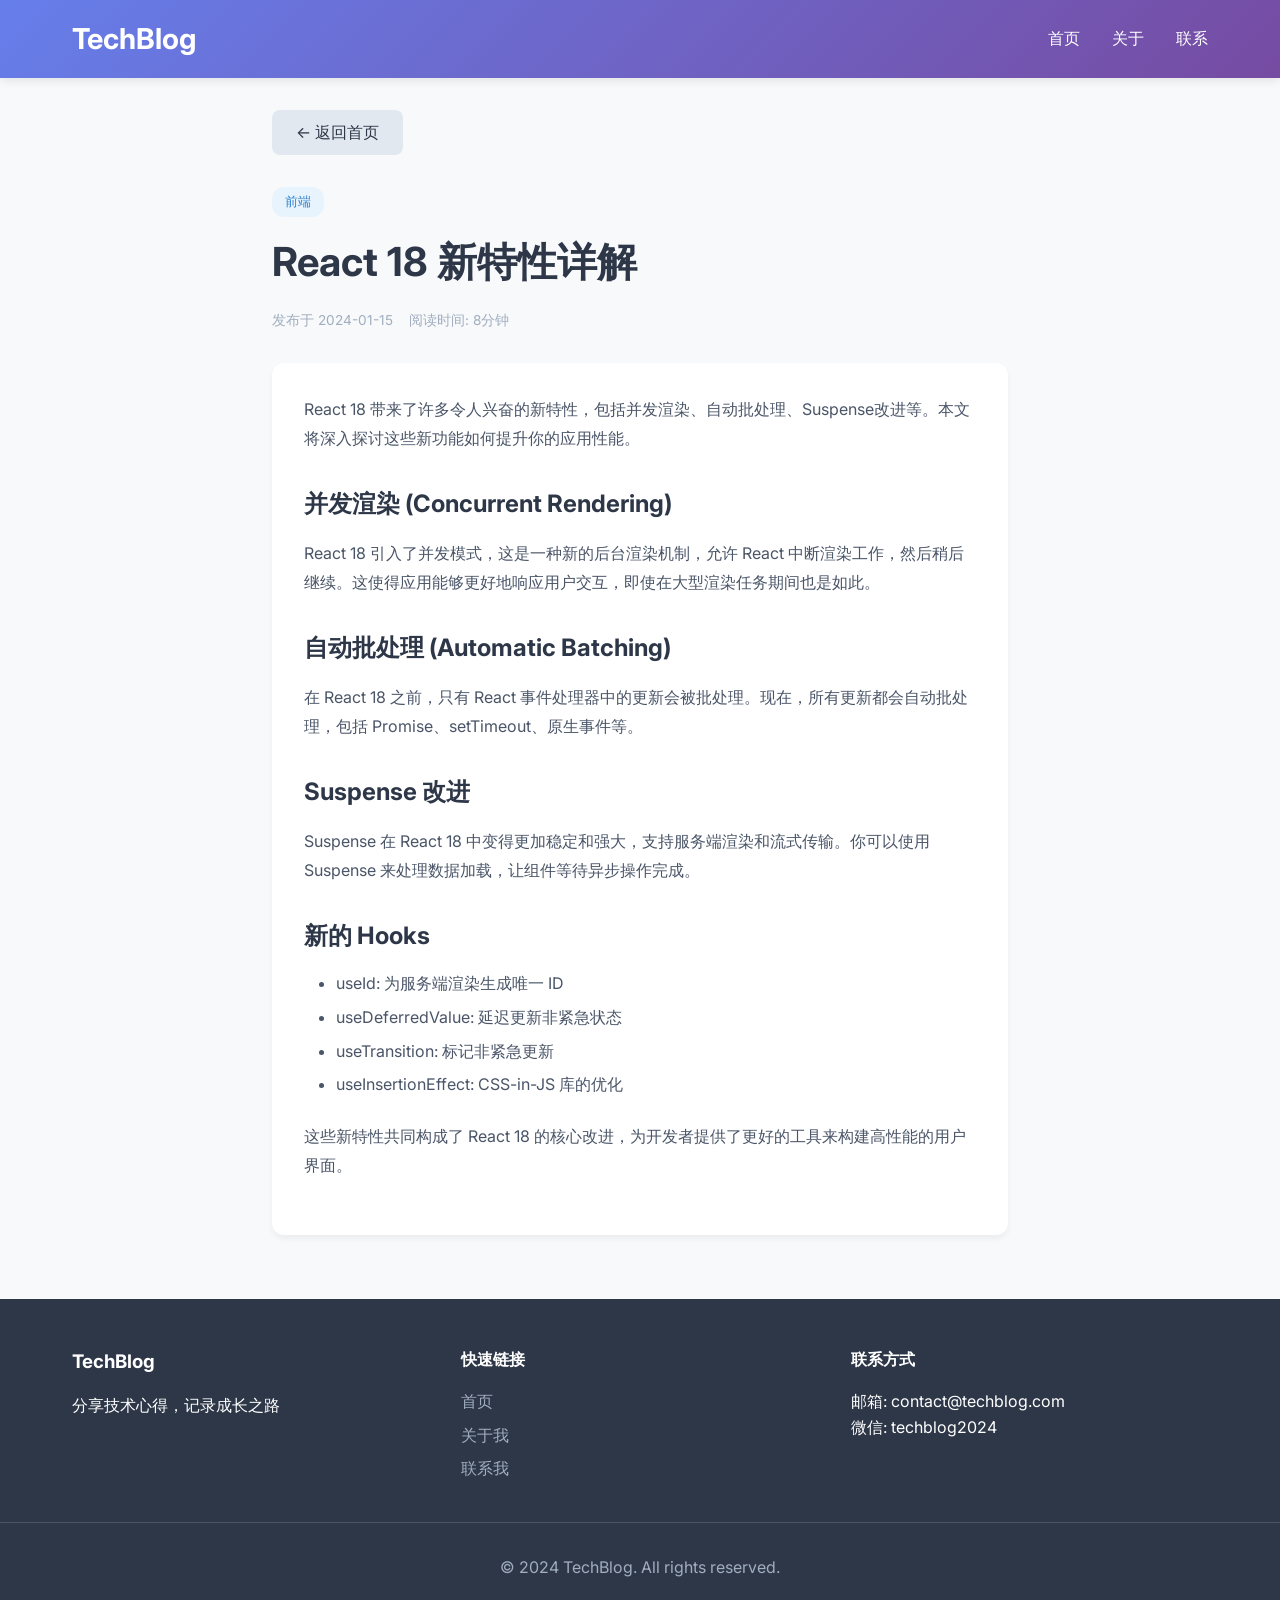
==== article1.html @ 56e54685 "Initial commit: TechBlog - A modern HTML blog" ====
<!DOCTYPE html>
<html lang="zh-CN">
<head>
    <meta charset="UTF-8">
    <meta name="viewport" content="width=device-width, initial-scale=1.0">
    <title>React 18 新特性详解 - TechBlog</title>
    <link rel="stylesheet" href="styles.css">
    <link href="https://fonts.googleapis.com/css2?family=Inter:wght@300;400;500;600;700&display=swap" rel="stylesheet">
</head>
<body>
    <header class="header">
        <nav class="navbar">
            <div class="nav-container">
                <a href="index.html" class="logo">TechBlog</a>
                <div class="nav-links">
                    <a href="index.html" class="nav-link">首页</a>
                    <a href="index.html#about" class="nav-link">关于</a>
                    <a href="index.html#contact" class="nav-link">联系</a>
                </div>
            </div>
        </nav>
    </header>

    <main class="article-page">
        <a href="index.html" class="back-btn">← 返回首页</a>
        
        <article class="article-header">
            <span class="article-tag">前端</span>
            <h1>React 18 新特性详解</h1>
            <div class="article-meta">
                <span>发布于 2024-01-15</span>
                <span>阅读时间: 8分钟</span>
            </div>
        </article>

        <div class="article-body">
            <p>React 18 带来了许多令人兴奋的新特性，包括并发渲染、自动批处理、Suspense改进等。本文将深入探讨这些新功能如何提升你的应用性能。</p>
            
            <h2>并发渲染 (Concurrent Rendering)</h2>
            <p>React 18 引入了并发模式，这是一种新的后台渲染机制，允许 React 中断渲染工作，然后稍后继续。这使得应用能够更好地响应用户交互，即使在大型渲染任务期间也是如此。</p>
            
            <h2>自动批处理 (Automatic Batching)</h2>
            <p>在 React 18 之前，只有 React 事件处理器中的更新会被批处理。现在，所有更新都会自动批处理，包括 Promise、setTimeout、原生事件等。</p>
            
            <h2>Suspense 改进</h2>
            <p>Suspense 在 React 18 中变得更加稳定和强大，支持服务端渲染和流式传输。你可以使用 Suspense 来处理数据加载，让组件等待异步操作完成。</p>
            
            <h2>新的 Hooks</h2>
            <ul>
                <li>useId: 为服务端渲染生成唯一 ID</li>
                <li>useDeferredValue: 延迟更新非紧急状态</li>
                <li>useTransition: 标记非紧急更新</li>
                <li>useInsertionEffect: CSS-in-JS 库的优化</li>
            </ul>
            
            <p>这些新特性共同构成了 React 18 的核心改进，为开发者提供了更好的工具来构建高性能的用户界面。</p>
        </div>
    </main>

    <footer id="contact" class="footer">
        <div class="footer-content">
            <div class="footer-section">
                <h3>TechBlog</h3>
                <p>分享技术心得，记录成长之路</p>
            </div>
            <div class="footer-section">
                <h4>快速链接</h4>
                <ul>
                    <li><a href="index.html">首页</a></li>
                    <li><a href="index.html#about">关于我</a></li>
                    <li><a href="index.html#contact">联系我</a></li>
                </ul>
            </div>
            <div class="footer-section">
                <h4>联系方式</h4>
                <p>邮箱: contact@techblog.com</p>
                <p>微信: techblog2024</p>
            </div>
        </div>
        <div class="footer-bottom">
            <p>&copy; 2024 TechBlog. All rights reserved.</p>
        </div>
    </footer>
</body>
</html>
---- styles.css ----
* {
    margin: 0;
    padding: 0;
    box-sizing: border-box;
}

body {
    font-family: 'Inter', -apple-system, BlinkMacSystemFont, 'Segoe UI', Roboto, Oxygen, Ubuntu, sans-serif;
    line-height: 1.6;
    color: #333;
    background-color: #f8f9fa;
}

.header {
    background: linear-gradient(135deg, #667eea 0%, #764ba2 100%);
    padding: 1rem 0;
    position: sticky;
    top: 0;
    z-index: 100;
    box-shadow: 0 2px 10px rgba(0, 0, 0, 0.1);
}

.navbar {
    max-width: 1200px;
    margin: 0 auto;
    padding: 0 2rem;
}

.nav-container {
    display: flex;
    justify-content: space-between;
    align-items: center;
}

.logo {
    color: white;
    font-size: 1.8rem;
    font-weight: 700;
    text-decoration: none;
}

.nav-links {
    display: flex;
    gap: 2rem;
}

.nav-link {
    color: white;
    text-decoration: none;
    font-weight: 500;
    transition: opacity 0.3s ease;
}

.nav-link:hover,
.nav-link.active {
    opacity: 0.8;
    border-bottom: 2px solid white;
}

.search-box {
    display: flex;
    gap: 0.5rem;
}

.search-box input {
    padding: 0.5rem 1rem;
    border: none;
    border-radius: 20px;
    font-size: 0.9rem;
    width: 200px;
}

.search-box button {
    padding: 0.5rem 1rem;
    border: none;
    border-radius: 20px;
    background: rgba(255, 255, 255, 0.2);
    color: white;
    cursor: pointer;
    transition: background 0.3s ease;
}

.search-box button:hover {
    background: rgba(255, 255, 255, 0.3);
}

.main-content {
    max-width: 1200px;
    margin: 0 auto;
    padding: 2rem;
}

.hero {
    text-align: center;
    margin-bottom: 3rem;
}

.hero h1 {
    font-size: 3rem;
    color: #2d3748;
    margin-bottom: 1rem;
}

.hero p {
    font-size: 1.2rem;
    color: #718096;
}

.categories {
    display: flex;
    justify-content: center;
    gap: 1rem;
    margin-bottom: 3rem;
    flex-wrap: wrap;
}

.category {
    padding: 0.5rem 1.5rem;
    border-radius: 20px;
    background: white;
    border: 1px solid #e2e8f0;
    cursor: pointer;
    transition: all 0.3s ease;
    font-size: 0.9rem;
}

.category:hover,
.category.active {
    background: linear-gradient(135deg, #667eea 0%, #764ba2 100%);
    color: white;
    border-color: transparent;
}

.articles-container {
    display: grid;
    grid-template-columns: repeat(auto-fill, minmax(350px, 1fr));
    gap: 2rem;
}

.article-card {
    background: white;
    border-radius: 12px;
    overflow: hidden;
    box-shadow: 0 4px 6px rgba(0, 0, 0, 0.05);
    transition: transform 0.3s ease, box-shadow 0.3s ease;
}

.article-card:hover {
    transform: translateY(-5px);
    box-shadow: 0 10px 20px rgba(0, 0, 0, 0.1);
}

.article-image img {
    width: 100%;
    height: 200px;
    object-fit: cover;
}

.article-content {
    padding: 1.5rem;
}

.article-tag {
    display: inline-block;
    padding: 0.3rem 0.8rem;
    background: #e8f4fd;
    color: #3182ce;
    border-radius: 12px;
    font-size: 0.8rem;
    margin-bottom: 0.8rem;
}

.article-title {
    font-size: 1.3rem;
    font-weight: 600;
    color: #2d3748;
    margin-bottom: 0.8rem;
    line-height: 1.4;
}

.article-summary {
    color: #718096;
    font-size: 0.95rem;
    margin-bottom: 1rem;
    display: -webkit-box;
    -webkit-line-clamp: 3;
    -webkit-box-orient: vertical;
    overflow: hidden;
}

.article-meta {
    display: flex;
    gap: 1rem;
    font-size: 0.85rem;
    color: #a0aec0;
    margin-bottom: 1rem;
}

.read-more {
    padding: 0.6rem 1.5rem;
    background: linear-gradient(135deg, #667eea 0%, #764ba2 100%);
    color: white;
    border: none;
    border-radius: 8px;
    cursor: pointer;
    font-size: 0.9rem;
    font-weight: 500;
    transition: transform 0.2s ease;
}

.read-more:hover {
    transform: scale(1.05);
}

.footer {
    background: #2d3748;
    color: white;
    padding: 3rem 0;
    margin-top: 4rem;
}

.footer-content {
    max-width: 1200px;
    margin: 0 auto;
    padding: 0 2rem;
    display: grid;
    grid-template-columns: repeat(auto-fit, minmax(250px, 1fr));
    gap: 2rem;
}

.footer-section h3,
.footer-section h4 {
    margin-bottom: 1rem;
}

.footer-section ul {
    list-style: none;
}

.footer-section ul li {
    margin-bottom: 0.5rem;
}

.footer-section a {
    color: #a0aec0;
    text-decoration: none;
    transition: color 0.3s ease;
}

.footer-section a:hover {
    color: white;
}

.footer-bottom {
    text-align: center;
    padding-top: 2rem;
    border-top: 1px solid #4a5568;
    margin-top: 2rem;
    color: #a0aec0;
}

.about-section {
    max-width: 800px;
    margin: 4rem auto;
    padding: 0 2rem;
}

.about-container {
    background: white;
    padding: 3rem;
    border-radius: 12px;
    box-shadow: 0 4px 6px rgba(0, 0, 0, 0.05);
}

.about-container h2 {
    text-align: center;
    font-size: 2rem;
    margin-bottom: 2rem;
    color: #2d3748;
}

.about-content {
    display: flex;
    gap: 2rem;
    align-items: flex-start;
}

.about-avatar {
    width: 150px;
    height: 150px;
    border-radius: 50%;
    object-fit: cover;
    border: 4px solid #e2e8f0;
}

.about-text p {
    margin-bottom: 1rem;
    color: #4a5568;
    line-height: 1.8;
}

.article-page {
    max-width: 800px;
    margin: 2rem auto;
    padding: 0 2rem;
}

.article-header {
    margin-bottom: 2rem;
}

.article-header h1 {
    font-size: 2.5rem;
    margin-bottom: 1rem;
    color: #2d3748;
}

.article-header .article-meta {
    margin-bottom: 1.5rem;
}

.article-body {
    background: white;
    padding: 2rem;
    border-radius: 12px;
    box-shadow: 0 4px 6px rgba(0, 0, 0, 0.05);
}

.article-body h2 {
    margin: 2rem 0 1rem;
    color: #2d3748;
}

.article-body p {
    margin-bottom: 1.5rem;
    line-height: 1.8;
    color: #4a5568;
}

.article-body ul {
    margin-left: 2rem;
    margin-bottom: 1.5rem;
}

.article-body li {
    margin-bottom: 0.5rem;
    color: #4a5568;
}

.back-btn {
    display: inline-block;
    padding: 0.6rem 1.5rem;
    background: #e2e8f0;
    color: #2d3748;
    text-decoration: none;
    border-radius: 8px;
    margin-bottom: 2rem;
    transition: background 0.3s ease;
}

.back-btn:hover {
    background: #cbd5e0;
}

.hidden {
    display: none;
}

@media (max-width: 768px) {
    .nav-container {
        flex-direction: column;
        gap: 1rem;
    }

    .nav-links {
        flex-wrap: wrap;
        justify-content: center;
    }

    .hero h1 {
        font-size: 2rem;
    }

    .articles-container {
        grid-template-columns: 1fr;
    }

    .about-content {
        flex-direction: column;
        align-items: center;
        text-align: center;
    }

    .article-header h1 {
        font-size: 1.8rem;
    }
}
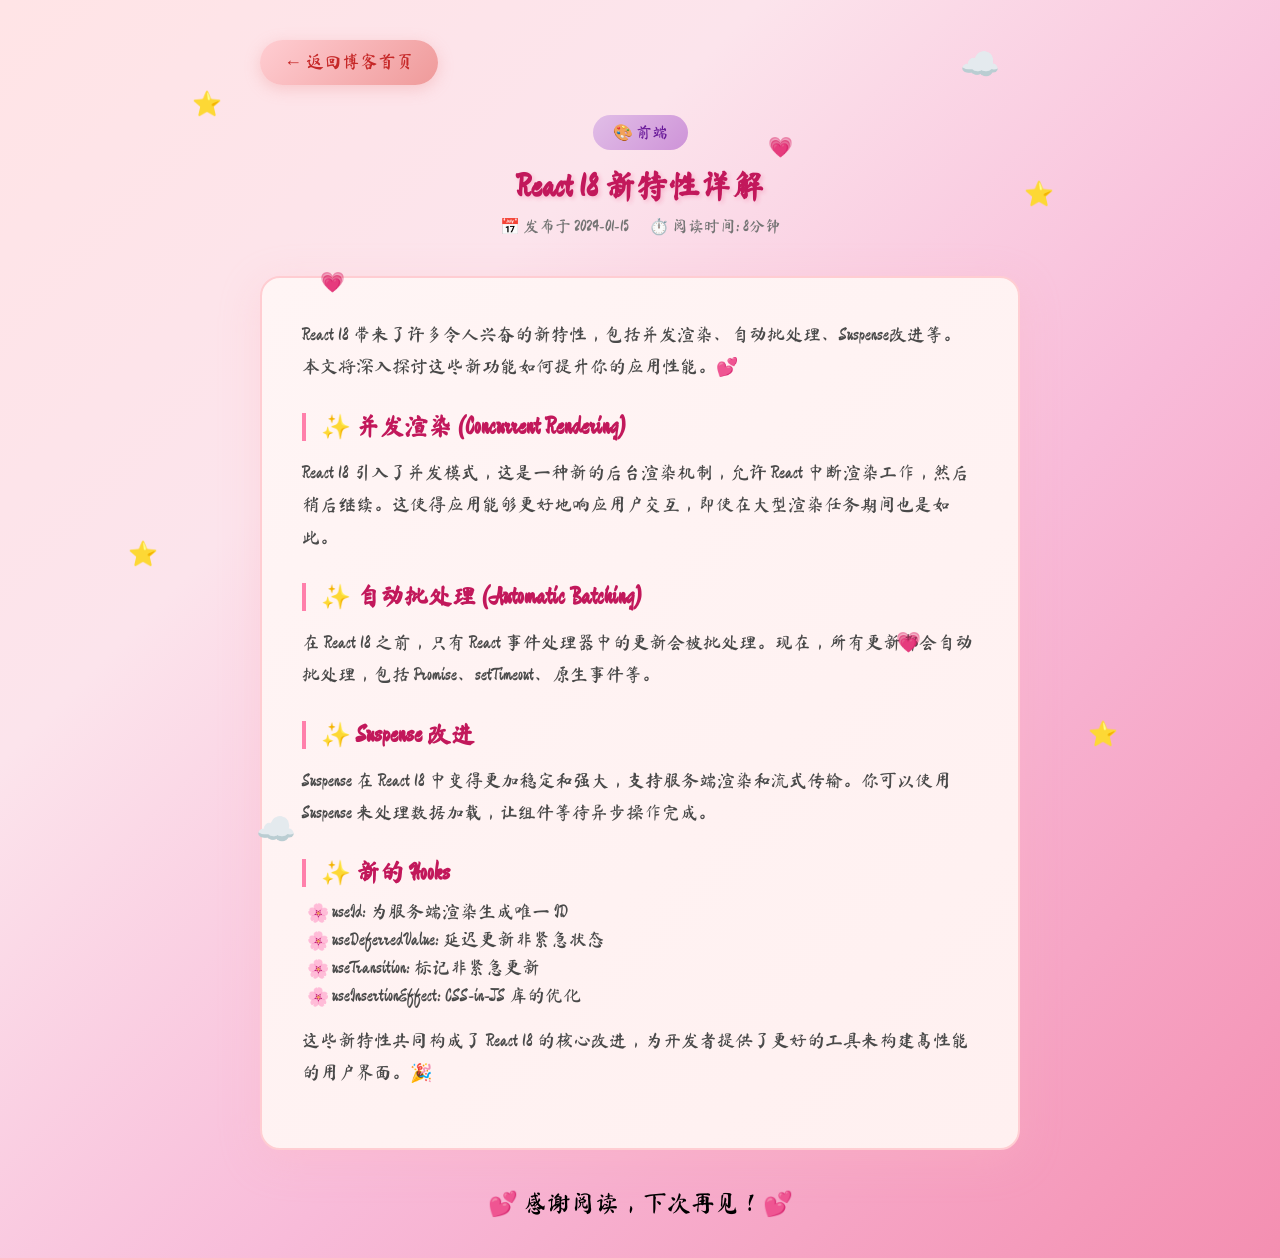
==== commit 55dbcba7: "Update: Lovely envelope theme with cute style and opening animation" ====
--- a/article1.html
+++ b/article1.html
@@ -3,49 +3,150 @@
 <head>
     <meta charset="UTF-8">
     <meta name="viewport" content="width=device-width, initial-scale=1.0">
-    <title>React 18 新特性详解 - TechBlog</title>
+    <title>React 18 新特性详解 - 我的小情书博客</title>
     <link rel="stylesheet" href="styles.css">
-    <link href="https://fonts.googleapis.com/css2?family=Inter:wght@300;400;500;600;700&display=swap" rel="stylesheet">
+    <link href="https://fonts.googleapis.com/css2?family=Ma+Shan+Zheng&family=ZCOOL+KuaiLe&display=swap" rel="stylesheet">
+    <style>
+        .article-detail {
+            max-width: 800px;
+            margin: 0 auto;
+            padding: 40px 20px;
+        }
+        
+        .back-btn {
+            display: inline-block;
+            padding: 12px 24px;
+            background: linear-gradient(135deg, #ffcdd2 0%, #ef9a9a 100%);
+            color: #c62828;
+            text-decoration: none;
+            border-radius: 25px;
+            font-size: 18px;
+            transition: all 0.3s ease;
+            box-shadow: 0 4px 15px rgba(239, 154, 154, 0.4);
+            margin-bottom: 30px;
+        }
+        
+        .back-btn:hover {
+            transform: translateY(-3px);
+            box-shadow: 0 6px 20px rgba(239, 154, 154, 0.6);
+        }
+        
+        .article-header {
+            text-align: center;
+            margin-bottom: 40px;
+        }
+        
+        .article-tag {
+            display: inline-block;
+            padding: 8px 20px;
+            background: linear-gradient(135deg, #e1bee7 0%, #ce93d8 100%);
+            color: #6a1b9a;
+            border-radius: 20px;
+            font-size: 16px;
+            margin-bottom: 20px;
+        }
+        
+        .article-header h1 {
+            font-size: 32px;
+            color: #c2185b;
+            margin-bottom: 15px;
+            text-shadow: 2px 2px 4px rgba(233, 30, 99, 0.2);
+        }
+        
+        .article-meta {
+            display: flex;
+            justify-content: center;
+            gap: 20px;
+            font-size: 16px;
+            color: #757575;
+        }
+        
+        .article-body {
+            background: linear-gradient(135deg, #fff5f5 0%, #fff0f0 100%);
+            border-radius: 20px;
+            padding: 40px;
+            box-shadow: 0 10px 40px rgba(255, 182, 193, 0.3);
+            border: 2px solid #ffcdd2;
+        }
+        
+        .article-body h2 {
+            font-size: 24px;
+            color: #c2185b;
+            margin: 30px 0 15px;
+            padding-left: 15px;
+            border-left: 4px solid #ff80ab;
+        }
+        
+        .article-body p {
+            font-size: 18px;
+            color: #4a4a4a;
+            line-height: 1.8;
+            margin-bottom: 20px;
+        }
+        
+        .article-body ul {
+            margin-left: 30px;
+            margin-bottom: 20px;
+        }
+        
+        .article-body li {
+            font-size: 18px;
+            color: #4a4a4a;
+            margin-bottom: 10px;
+            position: relative;
+        }
+        
+        .article-body li::before {
+            content: '🌸';
+            position: absolute;
+            left: -25px;
+        }
+        
+        .footer-decoration {
+            text-align: center;
+            margin-top: 40px;
+            font-size: 24px;
+        }
+    </style>
 </head>
 <body>
-    <header class="header">
-        <nav class="navbar">
-            <div class="nav-container">
-                <a href="index.html" class="logo">TechBlog</a>
-                <div class="nav-links">
-                    <a href="index.html" class="nav-link">首页</a>
-                    <a href="index.html#about" class="nav-link">关于</a>
-                    <a href="index.html#contact" class="nav-link">联系</a>
-                </div>
-            </div>
-        </nav>
-    </header>
+    <div class="decorations">
+        <div class="star" style="top: 10%; left: 15%;"></div>
+        <div class="star" style="top: 20%; left: 80%;"></div>
+        <div class="star" style="top: 60%; left: 10%;"></div>
+        <div class="star" style="top: 80%; left: 85%;"></div>
+        <div class="heart" style="top: 30%; left: 25%;"></div>
+        <div class="heart" style="top: 70%; left: 70%;"></div>
+        <div class="heart" style="top: 15%; left: 60%;"></div>
+        <div class="cloud" style="top: 5%; left: 75%;"></div>
+        <div class="cloud" style="top: 90%; left: 20%;"></div>
+    </div>
 
-    <main class="article-page">
-        <a href="index.html" class="back-btn">← 返回首页</a>
+    <main class="article-detail">
+        <a href="index.html" class="back-btn">← 返回博客首页</a>
         
         <article class="article-header">
-            <span class="article-tag">前端</span>
+            <span class="article-tag">🎨 前端</span>
             <h1>React 18 新特性详解</h1>
             <div class="article-meta">
-                <span>发布于 2024-01-15</span>
-                <span>阅读时间: 8分钟</span>
+                <span>📅 发布于 2024-01-15</span>
+                <span>⏱️ 阅读时间: 8分钟</span>
             </div>
         </article>
 
         <div class="article-body">
-            <p>React 18 带来了许多令人兴奋的新特性，包括并发渲染、自动批处理、Suspense改进等。本文将深入探讨这些新功能如何提升你的应用性能。</p>
+            <p>React 18 带来了许多令人兴奋的新特性，包括并发渲染、自动批处理、Suspense改进等。本文将深入探讨这些新功能如何提升你的应用性能。💕</p>
             
-            <h2>并发渲染 (Concurrent Rendering)</h2>
+            <h2>✨ 并发渲染 (Concurrent Rendering)</h2>
             <p>React 18 引入了并发模式，这是一种新的后台渲染机制，允许 React 中断渲染工作，然后稍后继续。这使得应用能够更好地响应用户交互，即使在大型渲染任务期间也是如此。</p>
             
-            <h2>自动批处理 (Automatic Batching)</h2>
+            <h2>✨ 自动批处理 (Automatic Batching)</h2>
             <p>在 React 18 之前，只有 React 事件处理器中的更新会被批处理。现在，所有更新都会自动批处理，包括 Promise、setTimeout、原生事件等。</p>
             
-            <h2>Suspense 改进</h2>
+            <h2>✨ Suspense 改进</h2>
             <p>Suspense 在 React 18 中变得更加稳定和强大，支持服务端渲染和流式传输。你可以使用 Suspense 来处理数据加载，让组件等待异步操作完成。</p>
             
-            <h2>新的 Hooks</h2>
+            <h2>✨ 新的 Hooks</h2>
             <ul>
                 <li>useId: 为服务端渲染生成唯一 ID</li>
                 <li>useDeferredValue: 延迟更新非紧急状态</li>
@@ -53,33 +154,14 @@
                 <li>useInsertionEffect: CSS-in-JS 库的优化</li>
             </ul>
             
-            <p>这些新特性共同构成了 React 18 的核心改进，为开发者提供了更好的工具来构建高性能的用户界面。</p>
+            <p>这些新特性共同构成了 React 18 的核心改进，为开发者提供了更好的工具来构建高性能的用户界面。🎉</p>
+        </div>
+
+        <div class="footer-decoration">
+            💕 感谢阅读，下次再见！💕
         </div>
     </main>
 
-    <footer id="contact" class="footer">
-        <div class="footer-content">
-            <div class="footer-section">
-                <h3>TechBlog</h3>
-                <p>分享技术心得，记录成长之路</p>
-            </div>
-            <div class="footer-section">
-                <h4>快速链接</h4>
-                <ul>
-                    <li><a href="index.html">首页</a></li>
-                    <li><a href="index.html#about">关于我</a></li>
-                    <li><a href="index.html#contact">联系我</a></li>
-                </ul>
-            </div>
-            <div class="footer-section">
-                <h4>联系方式</h4>
-                <p>邮箱: contact@techblog.com</p>
-                <p>微信: techblog2024</p>
-            </div>
-        </div>
-        <div class="footer-bottom">
-            <p>&copy; 2024 TechBlog. All rights reserved.</p>
-        </div>
-    </footer>
+    <script src="script.js"></script>
 </body>
 </html>
--- a/styles.css
+++ b/styles.css
@@ -5,393 +5,468 @@
 }
 
 body {
-    font-family: 'Inter', -apple-system, BlinkMacSystemFont, 'Segoe UI', Roboto, Oxygen, Ubuntu, sans-serif;
-    line-height: 1.6;
-    color: #333;
-    background-color: #f8f9fa;
-}
-
-.header {
-    background: linear-gradient(135deg, #667eea 0%, #764ba2 100%);
-    padding: 1rem 0;
-    position: sticky;
+    font-family: 'Ma Shan Zheng', 'ZCOOL KuaiLe', cursive;
+    background: linear-gradient(135deg, #ffe4e6 0%, #fce4ec 30%, #f8bbd9 60%, #f48fb1 100%);
+    min-height: 100vh;
+    overflow-x: hidden;
+}
+
+.decorations {
+    position: fixed;
     top: 0;
-    z-index: 100;
-    box-shadow: 0 2px 10px rgba(0, 0, 0, 0.1);
-}
-
-.navbar {
-    max-width: 1200px;
-    margin: 0 auto;
-    padding: 0 2rem;
-}
-
-.nav-container {
-    display: flex;
-    justify-content: space-between;
-    align-items: center;
-}
-
-.logo {
-    color: white;
-    font-size: 1.8rem;
-    font-weight: 700;
-    text-decoration: none;
-}
-
-.nav-links {
-    display: flex;
-    gap: 2rem;
-}
-
-.nav-link {
-    color: white;
-    text-decoration: none;
-    font-weight: 500;
-    transition: opacity 0.3s ease;
-}
-
-.nav-link:hover,
-.nav-link.active {
-    opacity: 0.8;
-    border-bottom: 2px solid white;
-}
-
-.search-box {
-    display: flex;
-    gap: 0.5rem;
-}
-
-.search-box input {
-    padding: 0.5rem 1rem;
-    border: none;
-    border-radius: 20px;
-    font-size: 0.9rem;
-    width: 200px;
-}
-
-.search-box button {
-    padding: 0.5rem 1rem;
-    border: none;
-    border-radius: 20px;
-    background: rgba(255, 255, 255, 0.2);
-    color: white;
-    cursor: pointer;
-    transition: background 0.3s ease;
-}
-
-.search-box button:hover {
-    background: rgba(255, 255, 255, 0.3);
-}
-
-.main-content {
-    max-width: 1200px;
-    margin: 0 auto;
-    padding: 2rem;
-}
-
-.hero {
-    text-align: center;
-    margin-bottom: 3rem;
-}
-
-.hero h1 {
-    font-size: 3rem;
-    color: #2d3748;
-    margin-bottom: 1rem;
-}
-
-.hero p {
-    font-size: 1.2rem;
-    color: #718096;
-}
-
-.categories {
+    left: 0;
+    width: 100%;
+    height: 100%;
+    pointer-events: none;
+    z-index: 1;
+}
+
+.star {
+    position: absolute;
+    font-size: 24px;
+    animation: twinkle 2s ease-in-out infinite;
+}
+
+.star::before {
+    content: '⭐';
+}
+
+.heart {
+    position: absolute;
+    font-size: 20px;
+    animation: float 3s ease-in-out infinite;
+}
+
+.heart::before {
+    content: '💗';
+}
+
+.cloud {
+    position: absolute;
+    font-size: 32px;
+    animation: drift 8s ease-in-out infinite;
+}
+
+.cloud::before {
+    content: '☁️';
+}
+
+@keyframes twinkle {
+    0%, 100% { opacity: 0.5; transform: scale(1); }
+    50% { opacity: 1; transform: scale(1.2); }
+}
+
+@keyframes float {
+    0%, 100% { transform: translateY(0); }
+    50% { transform: translateY(-10px); }
+}
+
+@keyframes drift {
+    0%, 100% { transform: translateX(0); }
+    50% { transform: translateX(20px); }
+}
+
+.envelope-container {
     display: flex;
     justify-content: center;
-    gap: 1rem;
-    margin-bottom: 3rem;
+    align-items: center;
+    min-height: 100vh;
+    padding: 20px;
+    z-index: 10;
+}
+
+.envelope {
+    position: relative;
+    width: 400px;
+    height: 300px;
+    cursor: pointer;
+    transition: transform 0.3s ease;
+}
+
+.envelope:hover {
+    transform: scale(1.02);
+}
+
+.envelope-body {
+    position: absolute;
+    bottom: 0;
+    left: 50%;
+    transform: translateX(-50%);
+    width: 400px;
+    height: 220px;
+    background: linear-gradient(135deg, #ffccd5 0%, #ffb3c1 50%, #ff8fab 100%);
+    border-radius: 0 0 15px 15px;
+    box-shadow: 
+        0 10px 30px rgba(255, 105, 135, 0.3),
+        0 20px 60px rgba(255, 105, 135, 0.2);
+}
+
+.envelope-body::before {
+    content: '';
+    position: absolute;
+    top: -100px;
+    left: 50%;
+    transform: translateX(-50%);
+    width: 0;
+    height: 0;
+    border-left: 200px solid transparent;
+    border-right: 200px solid transparent;
+    border-bottom: 120px solid #ff8fab;
+}
+
+.envelope-flap {
+    position: absolute;
+    top: 0;
+    left: 50%;
+    transform: translateX(-50%);
+    width: 0;
+    height: 0;
+    border-left: 210px solid transparent;
+    border-right: 210px solid transparent;
+    border-bottom: 130px solid #ff69b4;
+    z-index: 3;
+    transform-origin: top center;
+    transition: transform 0.8s cubic-bezier(0.4, 0, 0.2, 1);
+}
+
+.envelope.opened .envelope-flap {
+    transform: translateX(-50%) rotateX(180deg);
+}
+
+.envelope-heart {
+    position: absolute;
+    top: -70px;
+    left: 50%;
+    transform: translateX(-50%);
+    z-index: 4;
+    transition: all 0.3s ease;
+}
+
+.envelope-heart:hover {
+    transform: translateX(-50%) scale(1.2);
+}
+
+.heart-icon {
+    font-size: 50px;
+    animation: heartbeat 1.5s ease-in-out infinite;
+}
+
+@keyframes heartbeat {
+    0%, 100% { transform: scale(1); }
+    50% { transform: scale(1.1); }
+}
+
+.envelope-stamp {
+    position: absolute;
+    top: 20px;
+    right: 20px;
+    width: 50px;
+    height: 60px;
+    background: linear-gradient(135deg, #fff0f5 0%, #ffe4e6 100%);
+    border-radius: 5px;
+    display: flex;
+    justify-content: center;
+    align-items: center;
+    border: 2px solid #ffb3c1;
+}
+
+.stamp-text {
+    font-size: 24px;
+}
+
+.letter {
+    position: absolute;
+    bottom: 0;
+    left: 50%;
+    transform: translateX(-50%);
+    width: 360px;
+    height: 200px;
+    background: linear-gradient(135deg, #fff5f5 0%, #fff0f0 100%);
+    border-radius: 5px;
+    padding: 20px;
+    z-index: 2;
+    overflow: hidden;
+    transition: all 0.8s cubic-bezier(0.4, 0, 0.2, 1);
+    box-shadow: 0 5px 20px rgba(0, 0, 0, 0.1);
+}
+
+.envelope.opened .letter {
+    height: 500px;
+    bottom: -200px;
+}
+
+.letter-content {
+    opacity: 0;
+    transform: translateY(20px);
+    transition: all 0.6s ease 0.3s;
+}
+
+.envelope.opened .letter-content {
+    opacity: 1;
+    transform: translateY(0);
+}
+
+.letter-header {
+    text-align: center;
+    margin-bottom: 25px;
+}
+
+.letter-header h1 {
+    font-size: 28px;
+    color: #e91e63;
+    margin-bottom: 10px;
+    text-shadow: 2px 2px 4px rgba(233, 30, 99, 0.2);
+}
+
+.subtitle {
+    font-size: 18px;
+    color: #ff4081;
+}
+
+.letter-nav {
+    display: flex;
+    justify-content: center;
+    gap: 20px;
+    margin-bottom: 30px;
     flex-wrap: wrap;
 }
 
-.category {
-    padding: 0.5rem 1.5rem;
+.nav-item {
+    padding: 10px 20px;
+    background: linear-gradient(135deg, #ffcdd2 0%, #ef9a9a 100%);
+    color: #c62828;
+    text-decoration: none;
     border-radius: 20px;
-    background: white;
-    border: 1px solid #e2e8f0;
+    font-size: 16px;
+    transition: all 0.3s ease;
+    box-shadow: 0 4px 15px rgba(239, 154, 154, 0.4);
+}
+
+.nav-item:hover {
+    transform: translateY(-3px);
+    box-shadow: 0 6px 20px rgba(239, 154, 154, 0.6);
+}
+
+.section-title {
+    font-size: 24px;
+    color: #c2185b;
+    text-align: center;
+    margin-bottom: 20px;
+    padding-bottom: 10px;
+    border-bottom: 2px dashed #ffcdd2;
+}
+
+.articles-grid {
+    display: grid;
+    grid-template-columns: repeat(auto-fit, minmax(150px, 1fr));
+    gap: 15px;
+    margin-bottom: 30px;
+}
+
+.article-card {
+    background: linear-gradient(135deg, #fff 0%, #fff5f5 100%);
+    border-radius: 15px;
+    padding: 15px;
+    text-align: center;
+    box-shadow: 0 4px 15px rgba(255, 182, 193, 0.3);
+    transition: all 0.3s ease;
+    border: 2px solid #ffcdd2;
+}
+
+.article-card:hover {
+    transform: translateY(-5px);
+    box-shadow: 0 8px 25px rgba(255, 182, 193, 0.5);
+}
+
+.article-icon {
+    font-size: 32px;
+    margin-bottom: 10px;
+}
+
+.article-title {
+    font-size: 16px;
+    color: #c2185b;
+    margin-bottom: 8px;
+}
+
+.article-summary {
+    font-size: 12px;
+    color: #757575;
+    margin-bottom: 10px;
+    line-height: 1.4;
+}
+
+.article-date {
+    font-size: 12px;
+    color: #bdbdbd;
+}
+
+.read-btn {
+    margin-top: 10px;
+    padding: 8px 16px;
+    background: linear-gradient(135deg, #ff80ab 0%, #ff4081 100%);
+    color: white;
+    border: none;
+    border-radius: 15px;
+    font-family: inherit;
+    font-size: 14px;
     cursor: pointer;
     transition: all 0.3s ease;
-    font-size: 0.9rem;
-}
-
-.category:hover,
-.category.active {
-    background: linear-gradient(135deg, #667eea 0%, #764ba2 100%);
-    color: white;
-    border-color: transparent;
-}
-
-.articles-container {
-    display: grid;
-    grid-template-columns: repeat(auto-fill, minmax(350px, 1fr));
-    gap: 2rem;
-}
-
-.article-card {
-    background: white;
-    border-radius: 12px;
-    overflow: hidden;
-    box-shadow: 0 4px 6px rgba(0, 0, 0, 0.05);
-    transition: transform 0.3s ease, box-shadow 0.3s ease;
-}
-
-.article-card:hover {
-    transform: translateY(-5px);
-    box-shadow: 0 10px 20px rgba(0, 0, 0, 0.1);
-}
-
-.article-image img {
-    width: 100%;
-    height: 200px;
-    object-fit: cover;
-}
-
-.article-content {
-    padding: 1.5rem;
-}
-
-.article-tag {
-    display: inline-block;
-    padding: 0.3rem 0.8rem;
-    background: #e8f4fd;
-    color: #3182ce;
-    border-radius: 12px;
-    font-size: 0.8rem;
-    margin-bottom: 0.8rem;
-}
-
-.article-title {
-    font-size: 1.3rem;
-    font-weight: 600;
-    color: #2d3748;
-    margin-bottom: 0.8rem;
-    line-height: 1.4;
-}
-
-.article-summary {
-    color: #718096;
-    font-size: 0.95rem;
-    margin-bottom: 1rem;
-    display: -webkit-box;
-    -webkit-line-clamp: 3;
-    -webkit-box-orient: vertical;
-    overflow: hidden;
-}
-
-.article-meta {
+    box-shadow: 0 3px 10px rgba(255, 64, 129, 0.4);
+}
+
+.read-btn:hover {
+    transform: scale(1.05);
+    box-shadow: 0 5px 15px rgba(255, 64, 129, 0.6);
+}
+
+.about-section {
+    background: linear-gradient(135deg, #fce4ec 0%, #f8bbd9 100%);
+    border-radius: 15px;
+    padding: 25px;
+    margin-bottom: 30px;
+    text-align: center;
+}
+
+.about-content {
+    margin-top: 15px;
+}
+
+.avatar {
+    font-size: 60px;
+    margin-bottom: 15px;
+    animation: bounce 2s ease-in-out infinite;
+}
+
+@keyframes bounce {
+    0%, 100% { transform: translateY(0); }
+    50% { transform: translateY(-10px); }
+}
+
+.about-content p {
+    font-size: 18px;
+    color: #4a4a4a;
+    margin-bottom: 10px;
+    line-height: 1.6;
+}
+
+.contact-section {
+    text-align: center;
+    margin-bottom: 30px;
+}
+
+.contact-links {
     display: flex;
-    gap: 1rem;
-    font-size: 0.85rem;
-    color: #a0aec0;
-    margin-bottom: 1rem;
-}
-
-.read-more {
-    padding: 0.6rem 1.5rem;
-    background: linear-gradient(135deg, #667eea 0%, #764ba2 100%);
-    color: white;
-    border: none;
-    border-radius: 8px;
-    cursor: pointer;
-    font-size: 0.9rem;
-    font-weight: 500;
-    transition: transform 0.2s ease;
-}
-
-.read-more:hover {
-    transform: scale(1.05);
-}
-
-.footer {
-    background: #2d3748;
-    color: white;
-    padding: 3rem 0;
-    margin-top: 4rem;
-}
-
-.footer-content {
-    max-width: 1200px;
-    margin: 0 auto;
-    padding: 0 2rem;
-    display: grid;
-    grid-template-columns: repeat(auto-fit, minmax(250px, 1fr));
-    gap: 2rem;
-}
-
-.footer-section h3,
-.footer-section h4 {
-    margin-bottom: 1rem;
-}
-
-.footer-section ul {
-    list-style: none;
-}
-
-.footer-section ul li {
-    margin-bottom: 0.5rem;
-}
-
-.footer-section a {
-    color: #a0aec0;
+    flex-direction: column;
+    gap: 12px;
+}
+
+.contact-item {
+    padding: 12px 20px;
+    background: linear-gradient(135deg, #fff3e0 0%, #ffe0b2 100%);
+    color: #e65100;
     text-decoration: none;
-    transition: color 0.3s ease;
-}
-
-.footer-section a:hover {
-    color: white;
-}
-
-.footer-bottom {
-    text-align: center;
-    padding-top: 2rem;
-    border-top: 1px solid #4a5568;
-    margin-top: 2rem;
-    color: #a0aec0;
-}
-
-.about-section {
-    max-width: 800px;
-    margin: 4rem auto;
-    padding: 0 2rem;
-}
-
-.about-container {
-    background: white;
-    padding: 3rem;
-    border-radius: 12px;
-    box-shadow: 0 4px 6px rgba(0, 0, 0, 0.05);
-}
-
-.about-container h2 {
-    text-align: center;
-    font-size: 2rem;
-    margin-bottom: 2rem;
-    color: #2d3748;
-}
-
-.about-content {
-    display: flex;
-    gap: 2rem;
-    align-items: flex-start;
-}
-
-.about-avatar {
-    width: 150px;
-    height: 150px;
-    border-radius: 50%;
-    object-fit: cover;
-    border: 4px solid #e2e8f0;
-}
-
-.about-text p {
-    margin-bottom: 1rem;
-    color: #4a5568;
-    line-height: 1.8;
-}
-
-.article-page {
-    max-width: 800px;
-    margin: 2rem auto;
-    padding: 0 2rem;
-}
-
-.article-header {
-    margin-bottom: 2rem;
-}
-
-.article-header h1 {
-    font-size: 2.5rem;
-    margin-bottom: 1rem;
-    color: #2d3748;
-}
-
-.article-header .article-meta {
-    margin-bottom: 1.5rem;
-}
-
-.article-body {
-    background: white;
-    padding: 2rem;
-    border-radius: 12px;
-    box-shadow: 0 4px 6px rgba(0, 0, 0, 0.05);
-}
-
-.article-body h2 {
-    margin: 2rem 0 1rem;
-    color: #2d3748;
-}
-
-.article-body p {
-    margin-bottom: 1.5rem;
-    line-height: 1.8;
-    color: #4a5568;
-}
-
-.article-body ul {
-    margin-left: 2rem;
-    margin-bottom: 1.5rem;
-}
-
-.article-body li {
-    margin-bottom: 0.5rem;
-    color: #4a5568;
-}
-
-.back-btn {
-    display: inline-block;
-    padding: 0.6rem 1.5rem;
-    background: #e2e8f0;
-    color: #2d3748;
-    text-decoration: none;
-    border-radius: 8px;
-    margin-bottom: 2rem;
-    transition: background 0.3s ease;
-}
-
-.back-btn:hover {
-    background: #cbd5e0;
-}
-
-.hidden {
+    border-radius: 25px;
+    font-size: 16px;
+    transition: all 0.3s ease;
+    box-shadow: 0 4px 15px rgba(255, 193, 7, 0.3);
+}
+
+.contact-item:hover {
+    transform: translateX(10px);
+    box-shadow: 0 6px 20px rgba(255, 193, 7, 0.5);
+}
+
+.letter-footer {
+    text-align: center;
+    padding-top: 20px;
+    border-top: 2px dashed #ffcdd2;
+    margin-top: 20px;
+}
+
+.letter-footer p {
+    font-size: 16px;
+    color: #ff4081;
+}
+
+.hint-text {
+    position: fixed;
+    bottom: 30px;
+    left: 50%;
+    transform: translateX(-50%);
+    font-size: 20px;
+    color: #e91e63;
+    animation: pulse 2s ease-in-out infinite;
+    z-index: 50;
+    text-shadow: 2px 2px 4px rgba(233, 30, 99, 0.3);
+}
+
+@keyframes pulse {
+    0%, 100% { opacity: 0.7; }
+    50% { opacity: 1; }
+}
+
+.envelope.opened ~ .hint-text {
     display: none;
 }
 
-@media (max-width: 768px) {
-    .nav-container {
-        flex-direction: column;
-        gap: 1rem;
-    }
-
-    .nav-links {
-        flex-wrap: wrap;
-        justify-content: center;
-    }
-
-    .hero h1 {
-        font-size: 2rem;
-    }
-
-    .articles-container {
+@media (max-width: 480px) {
+    .envelope {
+        width: 300px;
+        height: 220px;
+    }
+    
+    .envelope-body {
+        width: 300px;
+        height: 165px;
+    }
+    
+    .envelope-body::before {
+        border-left-width: 150px;
+        border-right-width: 150px;
+        border-bottom-width: 90px;
+    }
+    
+    .envelope-flap {
+        border-left-width: 155px;
+        border-right-width: 155px;
+        border-bottom-width: 95px;
+    }
+    
+    .letter {
+        width: 270px;
+        height: 150px;
+    }
+    
+    .envelope.opened .letter {
+        height: 450px;
+        bottom: -180px;
+    }
+    
+    .letter-header h1 {
+        font-size: 22px;
+    }
+    
+    .subtitle {
+        font-size: 16px;
+    }
+    
+    .articles-grid {
         grid-template-columns: 1fr;
     }
-
-    .about-content {
-        flex-direction: column;
-        align-items: center;
-        text-align: center;
-    }
-
-    .article-header h1 {
-        font-size: 1.8rem;
+}
+
+@keyframes floatUp {
+    0% {
+        opacity: 1;
+        transform: translateY(0) scale(1) rotate(0deg);
+    }
+    50% {
+        opacity: 0.8;
+        transform: translateY(-50px) scale(1.2) rotate(10deg);
+    }
+    100% {
+        opacity: 0;
+        transform: translateY(-100px) scale(0.5) rotate(-10deg);
     }
 }
